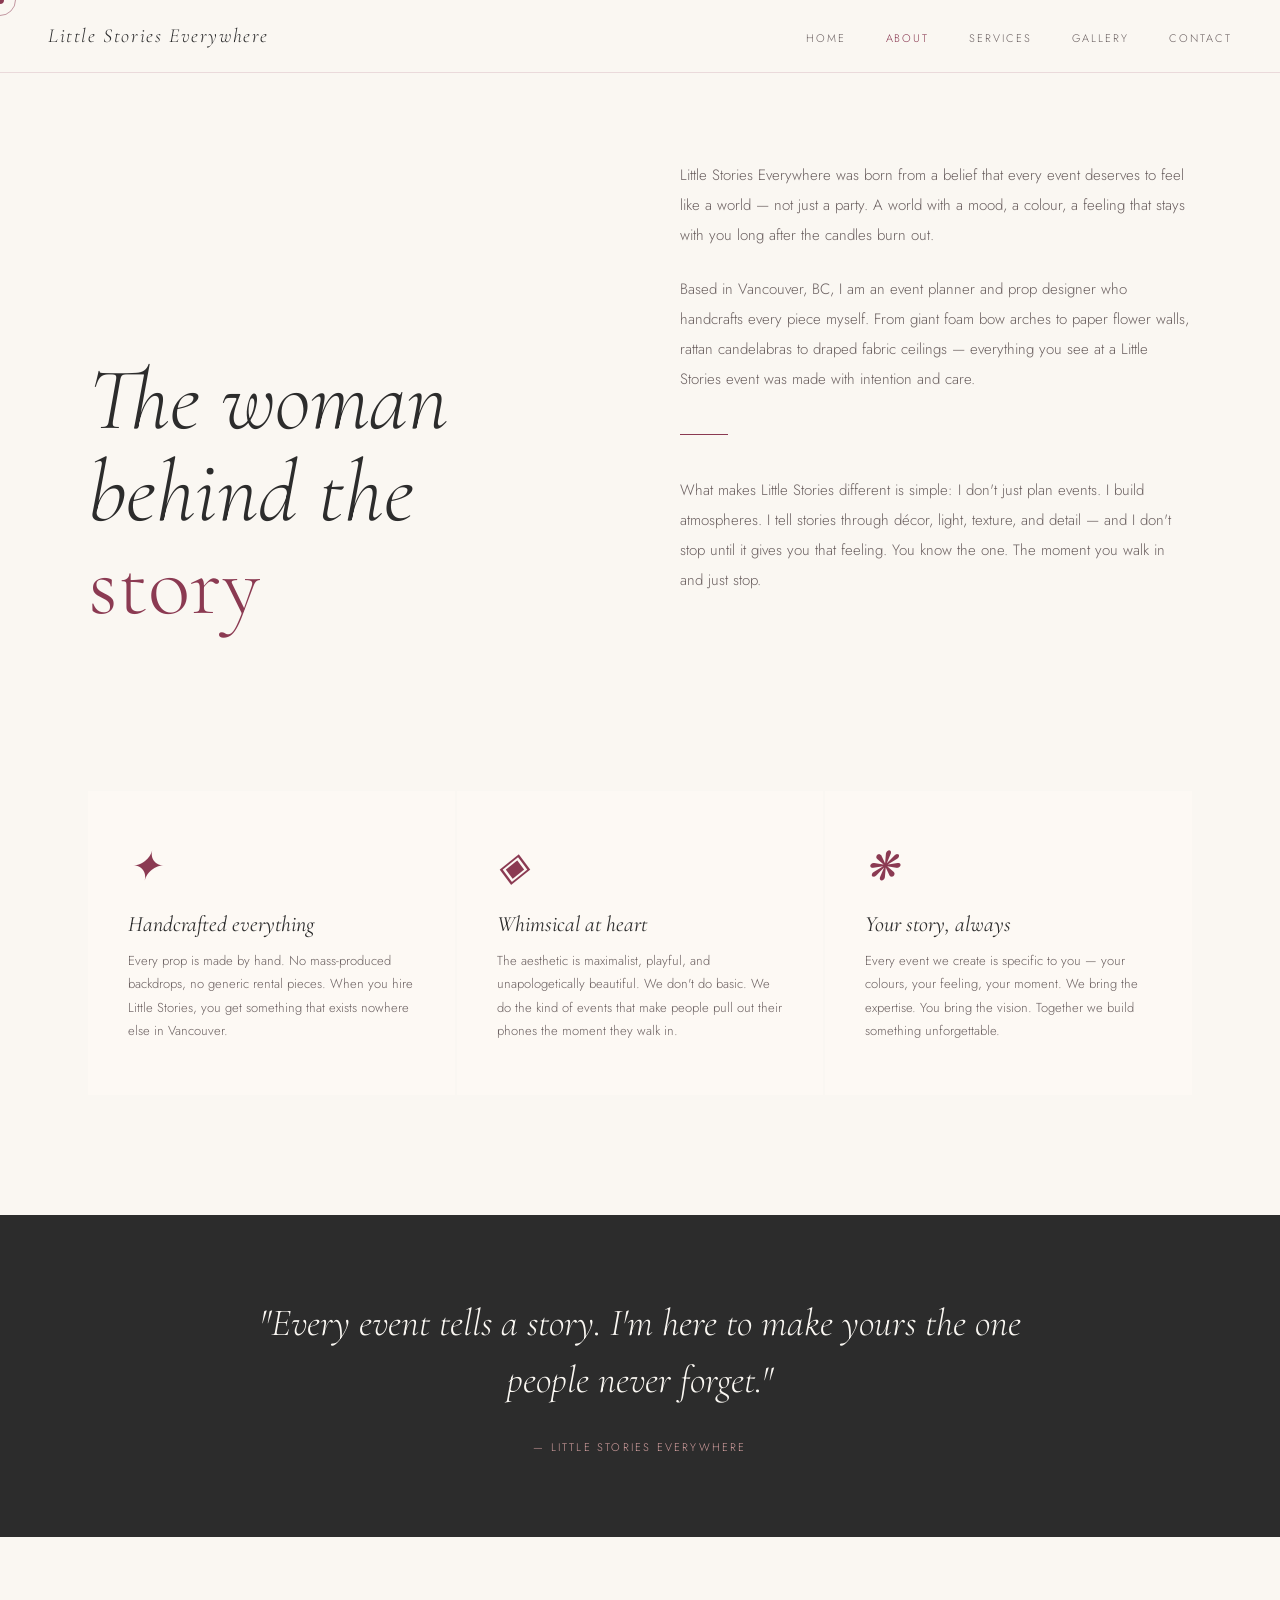
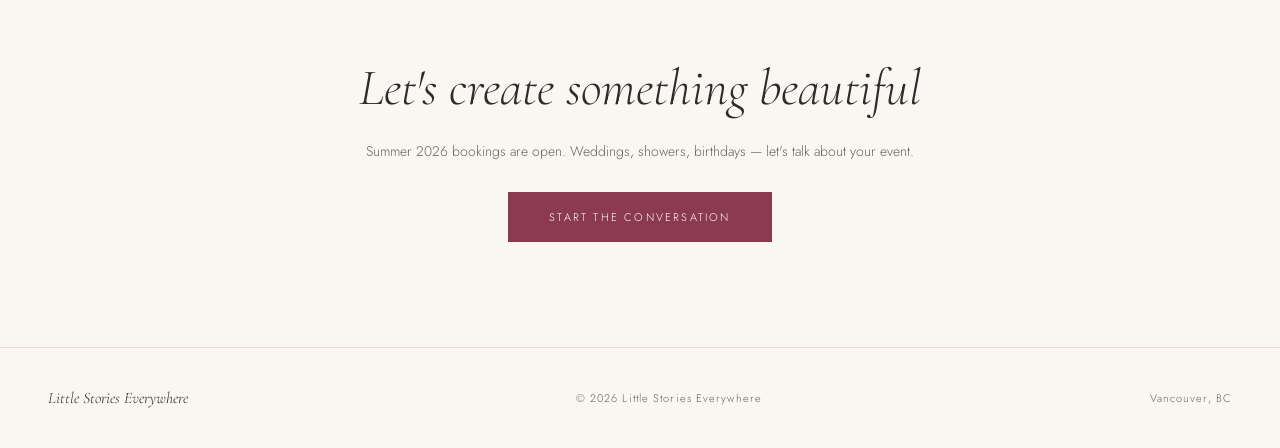
==== about.html @ 5b835890 "Add files via upload" ====
<!DOCTYPE html>
<html lang="en">
<head>
<meta charset="UTF-8">
<meta name="viewport" content="width=device-width, initial-scale=1.0">
<title>About — Little Stories Everywhere</title>
<link rel="preconnect" href="https://fonts.googleapis.com">
<link href="https://fonts.googleapis.com/css2?family=Cormorant+Garamond:ital,wght@0,300;0,400;0,500;1,300;1,400&family=Jost:wght@200;300;400&display=swap" rel="stylesheet">
<style>
  :root {
    --cream: #FAF7F2; --warm-white: #FDF9F4;
    --deep-rose: #8B3A52; --blush: #D4A0A0;
    --sage: #7A8C72; --charcoal: #2C2C2C;
    --mid: #6B6060; --gold: #C9A96E;
    --border: rgba(139,58,82,0.15);
  }
  * { margin: 0; padding: 0; box-sizing: border-box; }
  body { font-family: 'Jost', sans-serif; background: var(--cream); color: var(--charcoal); cursor: none; }
  .cursor { width: 8px; height: 8px; background: var(--deep-rose); border-radius: 50%; position: fixed; pointer-events: none; z-index: 9999; transition: transform 0.15s ease; transform: translate(-50%, -50%); }
  .cursor-ring { width: 32px; height: 32px; border: 1px solid var(--deep-rose); border-radius: 50%; position: fixed; pointer-events: none; z-index: 9998; transition: all 0.3s ease; transform: translate(-50%, -50%); opacity: 0.5; }
  nav { position: fixed; top: 0; left: 0; right: 0; z-index: 100; padding: 24px 48px; display: flex; justify-content: space-between; align-items: center; background: rgba(250,247,242,0.92); backdrop-filter: blur(12px); border-bottom: 1px solid var(--border); }
  .nav-logo { font-family: 'Cormorant Garamond', serif; font-size: 20px; font-weight: 300; letter-spacing: 0.08em; color: var(--charcoal); text-decoration: none; font-style: italic; }
  .nav-links { display: flex; gap: 40px; list-style: none; }
  .nav-links a { font-size: 11px; letter-spacing: 0.18em; text-transform: uppercase; color: var(--mid); text-decoration: none; transition: color 0.3s; font-weight: 300; }
  .nav-links a:hover, .nav-links a.active { color: var(--deep-rose); }

  .page-hero {
    padding: 160px 48px 80px;
    max-width: 1200px;
    margin: 0 auto;
    display: grid;
    grid-template-columns: 1fr 1fr;
    gap: 80px;
    align-items: end;
  }

  .page-hero-left h1 {
    font-family: 'Cormorant Garamond', serif;
    font-size: clamp(52px, 7vw, 88px);
    font-weight: 300;
    line-height: 1.05;
    color: var(--charcoal);
    font-style: italic;
  }

  .page-hero-left h1 em { color: var(--deep-rose); font-style: normal; }

  .page-hero-right {
    padding-bottom: 12px;
  }

  .page-hero-right p {
    font-size: 15px;
    color: var(--mid);
    line-height: 2;
    font-weight: 300;
    margin-bottom: 24px;
  }

  .divider { width: 48px; height: 1px; background: var(--deep-rose); margin: 40px 0; }

  .about-body {
    max-width: 1200px;
    margin: 0 auto;
    padding: 0 48px 120px;
  }

  .about-values {
    display: grid;
    grid-template-columns: repeat(3, 1fr);
    gap: 2px;
    margin-top: 80px;
  }

  .value-card {
    padding: 52px 40px;
    background: var(--warm-white);
  }

  .value-icon {
    font-family: 'Cormorant Garamond', serif;
    font-size: 40px;
    color: var(--deep-rose);
    margin-bottom: 20px;
    font-style: italic;
  }

  .value-title {
    font-family: 'Cormorant Garamond', serif;
    font-size: 22px;
    font-weight: 400;
    color: var(--charcoal);
    margin-bottom: 12px;
    font-style: italic;
  }

  .value-desc {
    font-size: 13px;
    color: var(--mid);
    line-height: 1.8;
    font-weight: 300;
  }

  .about-quote {
    padding: 80px 48px;
    background: var(--charcoal);
    text-align: center;
    margin: 0;
  }

  .about-quote blockquote {
    font-family: 'Cormorant Garamond', serif;
    font-size: clamp(24px, 3vw, 40px);
    font-weight: 300;
    color: var(--cream);
    font-style: italic;
    line-height: 1.5;
    max-width: 800px;
    margin: 0 auto 24px;
  }

  .about-quote cite {
    font-size: 11px;
    letter-spacing: 0.2em;
    text-transform: uppercase;
    color: var(--blush);
    font-style: normal;
    font-weight: 300;
  }

  .about-cta {
    padding: 120px 48px;
    text-align: center;
  }

  .about-cta h2 {
    font-family: 'Cormorant Garamond', serif;
    font-size: clamp(36px, 4vw, 52px);
    font-weight: 300;
    font-style: italic;
    color: var(--charcoal);
    margin-bottom: 20px;
  }

  .about-cta p { font-size: 14px; color: var(--mid); margin-bottom: 40px; font-weight: 300; line-height: 1.8; }

  .btn-primary { background: var(--deep-rose); color: white; padding: 16px 40px; font-family: 'Jost', sans-serif; font-size: 11px; letter-spacing: 0.2em; text-transform: uppercase; text-decoration: none; font-weight: 300; transition: all 0.3s; border: 1px solid var(--deep-rose); }
  .btn-primary:hover { background: transparent; color: var(--deep-rose); }

  footer { padding: 40px 48px; border-top: 1px solid var(--border); display: flex; justify-content: space-between; align-items: center; }
  .footer-logo { font-family: 'Cormorant Garamond', serif; font-size: 16px; font-weight: 300; font-style: italic; color: var(--charcoal); }
  .footer-copy { font-size: 11px; color: var(--mid); letter-spacing: 0.1em; font-weight: 300; }
  .footer-location { font-size: 11px; color: var(--mid); letter-spacing: 0.1em; font-weight: 300; }

  @media (max-width: 768px) {
    nav { padding: 20px 24px; } .nav-links { gap: 20px; }
    .page-hero { grid-template-columns: 1fr; padding: 120px 24px 60px; gap: 40px; }
    .about-body { padding: 0 24px 80px; }
    .about-values { grid-template-columns: 1fr; }
    .about-quote { padding: 60px 24px; }
    footer { padding: 32px 24px; flex-direction: column; gap: 12px; text-align: center; }
  }
</style>
</head>
<body>
<div class="cursor" id="cursor"></div>
<div class="cursor-ring" id="cursorRing"></div>

<nav>
  <a href="index.html" class="nav-logo">Little Stories Everywhere</a>
  <ul class="nav-links">
    <li><a href="index.html">Home</a></li>
    <li><a href="about.html" class="active">About</a></li>
    <li><a href="services.html">Services</a></li>
    <li><a href="gallery.html">Gallery</a></li>
    <li><a href="contact.html">Contact</a></li>
  </ul>
</nav>

<div class="page-hero">
  <div class="page-hero-left">
    <h1>The woman<br>behind the <em>story</em></h1>
  </div>
  <div class="page-hero-right">
    <p>Little Stories Everywhere was born from a belief that every event deserves to feel like a world — not just a party. A world with a mood, a colour, a feeling that stays with you long after the candles burn out.</p>
    <p>Based in Vancouver, BC, I am an event planner and prop designer who handcrafts every piece myself. From giant foam bow arches to paper flower walls, rattan candelabras to draped fabric ceilings — everything you see at a Little Stories event was made with intention and care.</p>
    <div class="divider"></div>
    <p>What makes Little Stories different is simple: I don't just plan events. I build atmospheres. I tell stories through décor, light, texture, and detail — and I don't stop until it gives you that feeling. You know the one. The moment you walk in and just stop.</p>
  </div>
</div>

<div class="about-body">
  <div class="about-values">
    <div class="value-card">
      <div class="value-icon">✦</div>
      <div class="value-title">Handcrafted everything</div>
      <p class="value-desc">Every prop is made by hand. No mass-produced backdrops, no generic rental pieces. When you hire Little Stories, you get something that exists nowhere else in Vancouver.</p>
    </div>
    <div class="value-card">
      <div class="value-icon">◈</div>
      <div class="value-title">Whimsical at heart</div>
      <p class="value-desc">The aesthetic is maximalist, playful, and unapologetically beautiful. We don't do basic. We do the kind of events that make people pull out their phones the moment they walk in.</p>
    </div>
    <div class="value-card">
      <div class="value-icon">❋</div>
      <div class="value-title">Your story, always</div>
      <p class="value-desc">Every event we create is specific to you — your colours, your feeling, your moment. We bring the expertise. You bring the vision. Together we build something unforgettable.</p>
    </div>
  </div>
</div>

<div class="about-quote">
  <blockquote>"Every event tells a story. I'm here to make yours the one people never forget."</blockquote>
  <cite>— Little Stories Everywhere</cite>
</div>

<div class="about-cta">
  <h2>Let's create something beautiful</h2>
  <p>Summer 2026 bookings are open. Weddings, showers, birthdays — let's talk about your event.</p>
  <a href="contact.html" class="btn-primary">Start the conversation</a>
</div>

<footer>
  <div class="footer-logo">Little Stories Everywhere</div>
  <div class="footer-copy">© 2026 Little Stories Everywhere</div>
  <div class="footer-location">Vancouver, BC</div>
</footer>

<script>
  const cursor = document.getElementById('cursor');
  const ring = document.getElementById('cursorRing');
  document.addEventListener('mousemove', e => {
    cursor.style.left = e.clientX + 'px'; cursor.style.top = e.clientY + 'px';
    setTimeout(() => { ring.style.left = e.clientX + 'px'; ring.style.top = e.clientY + 'px'; }, 80);
  });
</script>
</body>
</html>
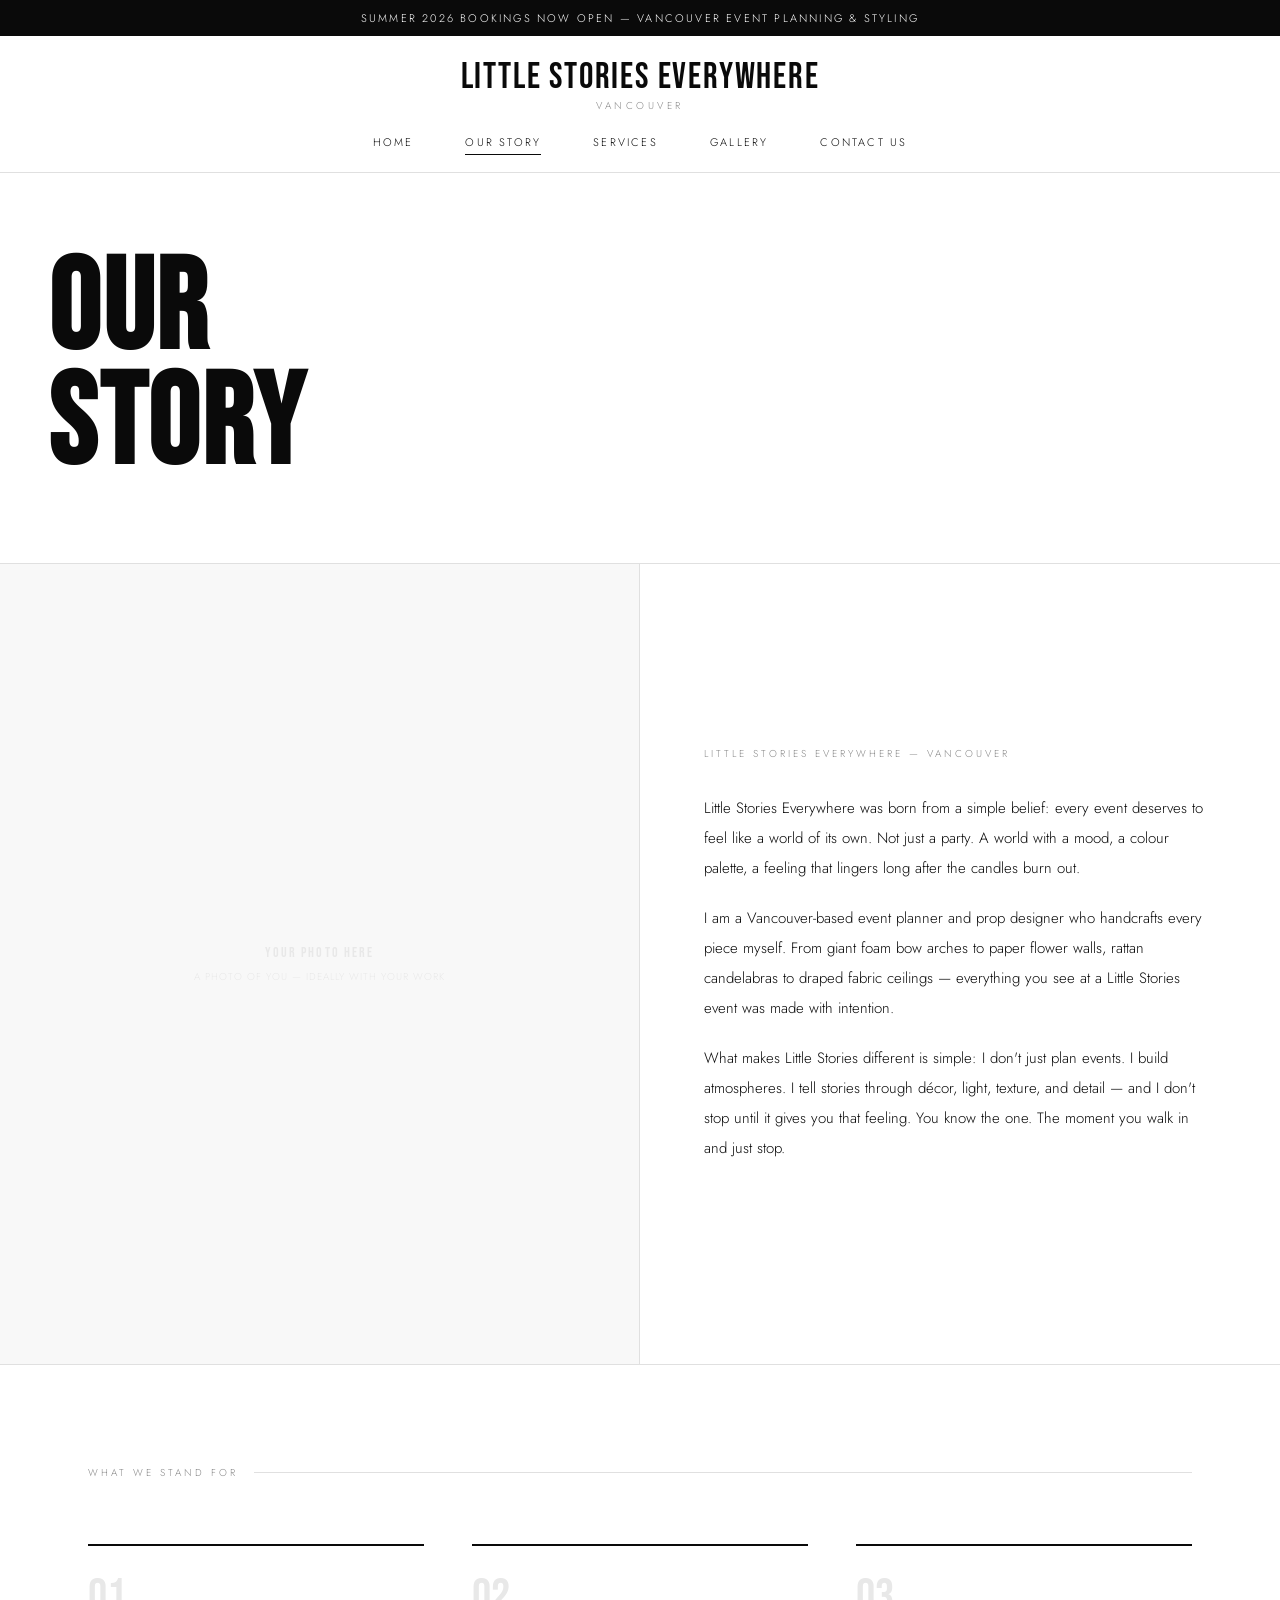
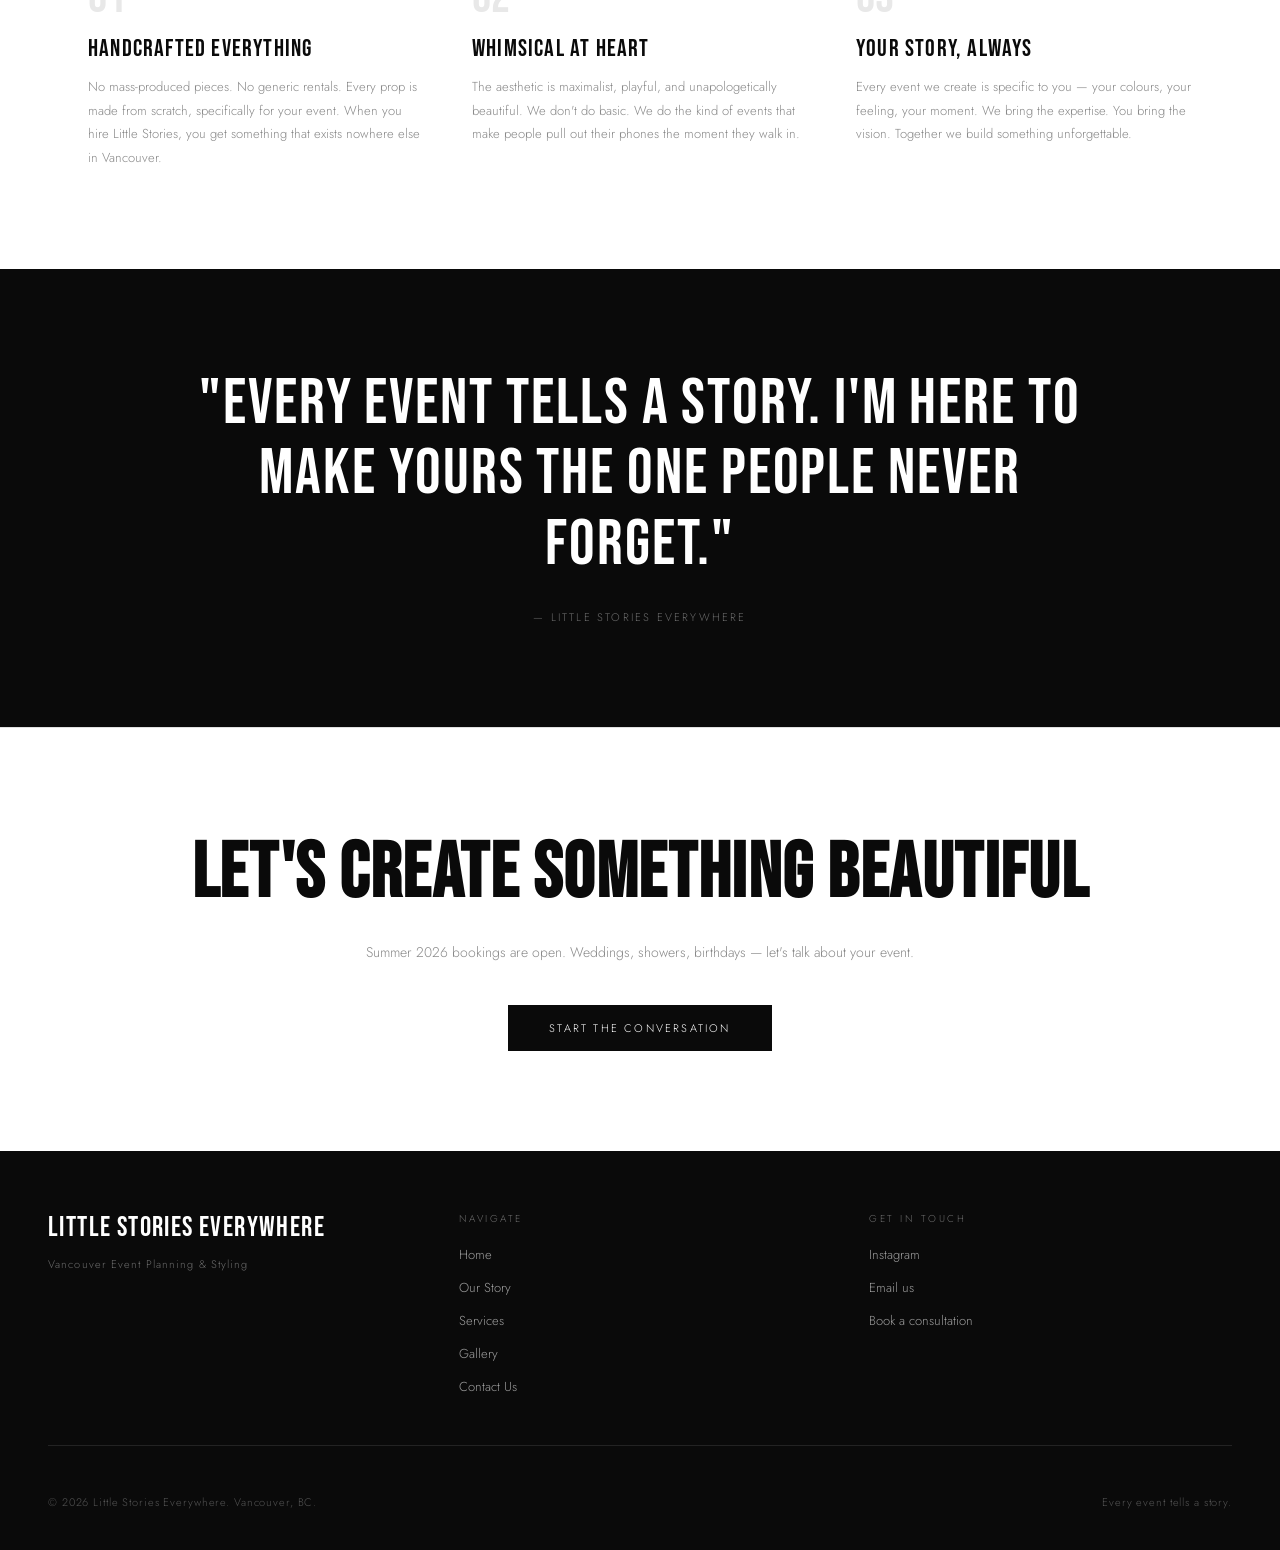
==== commit b3642f99: "Add files via upload" ====
--- a/about.html
+++ b/about.html
@@ -3,236 +3,302 @@
 <head>
 <meta charset="UTF-8">
 <meta name="viewport" content="width=device-width, initial-scale=1.0">
-<title>About — Little Stories Everywhere</title>
+<title>Our Story — Little Stories Everywhere</title>
 <link rel="preconnect" href="https://fonts.googleapis.com">
-<link href="https://fonts.googleapis.com/css2?family=Cormorant+Garamond:ital,wght@0,300;0,400;0,500;1,300;1,400&family=Jost:wght@200;300;400&display=swap" rel="stylesheet">
+<link href="https://fonts.googleapis.com/css2?family=Bebas+Neue&family=Jost:wght@200;300;400&family=Cormorant+Garamond:ital,wght@0,300;1,300&display=swap" rel="stylesheet">
 <style>
-  :root {
-    --cream: #FAF7F2; --warm-white: #FDF9F4;
-    --deep-rose: #8B3A52; --blush: #D4A0A0;
-    --sage: #7A8C72; --charcoal: #2C2C2C;
-    --mid: #6B6060; --gold: #C9A96E;
-    --border: rgba(139,58,82,0.15);
-  }
+  :root { --black: #0A0A0A; --white: #FFFFFF; --off-white: #F8F8F8; --gray: #888888; --light-gray: #E8E8E8; --border: #E0E0E0; }
   * { margin: 0; padding: 0; box-sizing: border-box; }
-  body { font-family: 'Jost', sans-serif; background: var(--cream); color: var(--charcoal); cursor: none; }
-  .cursor { width: 8px; height: 8px; background: var(--deep-rose); border-radius: 50%; position: fixed; pointer-events: none; z-index: 9999; transition: transform 0.15s ease; transform: translate(-50%, -50%); }
-  .cursor-ring { width: 32px; height: 32px; border: 1px solid var(--deep-rose); border-radius: 50%; position: fixed; pointer-events: none; z-index: 9998; transition: all 0.3s ease; transform: translate(-50%, -50%); opacity: 0.5; }
-  nav { position: fixed; top: 0; left: 0; right: 0; z-index: 100; padding: 24px 48px; display: flex; justify-content: space-between; align-items: center; background: rgba(250,247,242,0.92); backdrop-filter: blur(12px); border-bottom: 1px solid var(--border); }
-  .nav-logo { font-family: 'Cormorant Garamond', serif; font-size: 20px; font-weight: 300; letter-spacing: 0.08em; color: var(--charcoal); text-decoration: none; font-style: italic; }
-  .nav-links { display: flex; gap: 40px; list-style: none; }
-  .nav-links a { font-size: 11px; letter-spacing: 0.18em; text-transform: uppercase; color: var(--mid); text-decoration: none; transition: color 0.3s; font-weight: 300; }
-  .nav-links a:hover, .nav-links a.active { color: var(--deep-rose); }
-
+  body { font-family: 'Jost', sans-serif; background: var(--white); color: var(--black); }
+  .announcement { background: var(--black); color: var(--white); text-align: center; padding: 10px; font-size: 11px; letter-spacing: 0.2em; text-transform: uppercase; font-weight: 300; }
+  nav { background: var(--white); border-bottom: 1px solid var(--border); padding: 0 48px; }
+  .nav-top { display: flex; justify-content: center; align-items: center; padding: 24px 0 16px; }
+  .nav-logo { text-align: center; text-decoration: none; }
+  .nav-logo-main { font-family: 'Bebas Neue', sans-serif; font-size: 36px; letter-spacing: 0.05em; color: var(--black); display: block; line-height: 1; }
+  .nav-logo-sub { font-size: 10px; letter-spacing: 0.35em; text-transform: uppercase; color: var(--gray); font-weight: 300; display: block; margin-top: 2px; }
+  .nav-links { display: flex; justify-content: center; gap: 52px; list-style: none; padding: 0 0 20px; }
+  .nav-links a { font-size: 11px; letter-spacing: 0.2em; text-transform: uppercase; color: var(--black); text-decoration: none; font-weight: 300; transition: opacity 0.2s; padding-bottom: 4px; }
+  .nav-links a:hover { opacity: 0.5; }
+  .nav-links a.active { border-bottom: 1px solid var(--black); }
+
+  /* PAGE HERO */
   .page-hero {
-    padding: 160px 48px 80px;
+    padding: 80px 48px;
+    border-bottom: 1px solid var(--border);
+  }
+
+  .page-hero h1 {
+    font-family: 'Bebas Neue', sans-serif;
+    font-size: clamp(72px, 10vw, 140px);
+    letter-spacing: 0.02em;
+    line-height: 0.9;
+    color: var(--black);
+  }
+
+  /* STORY SECTION */
+  .story-main {
+    display: grid;
+    grid-template-columns: 1fr 1fr;
+    border-bottom: 1px solid var(--border);
+  }
+
+  .story-image {
+    aspect-ratio: 4/5;
+    background: var(--off-white);
+    overflow: hidden;
+    border-right: 1px solid var(--border);
+  }
+
+  .story-image img { width: 100%; height: 100%; object-fit: cover; filter: grayscale(100%); }
+
+  .story-image-placeholder {
+    width: 100%;
+    height: 100%;
+    display: flex;
+    align-items: center;
+    justify-content: center;
+    flex-direction: column;
+    gap: 8px;
+  }
+
+  .story-image-placeholder span { font-family: 'Bebas Neue', sans-serif; font-size: 14px; color: var(--light-gray); letter-spacing: 0.15em; }
+  .story-image-placeholder small { font-size: 10px; color: var(--light-gray); letter-spacing: 0.1em; text-transform: uppercase; font-weight: 300; }
+
+  .story-text {
+    padding: 80px 64px;
+    display: flex;
+    flex-direction: column;
+    justify-content: center;
+  }
+
+  .story-text .label {
+    font-size: 10px;
+    letter-spacing: 0.3em;
+    text-transform: uppercase;
+    color: var(--gray);
+    font-weight: 300;
+    margin-bottom: 32px;
+  }
+
+  .story-text p {
+    font-size: 15px;
+    color: var(--black);
+    line-height: 2;
+    font-weight: 300;
+    margin-bottom: 20px;
+  }
+
+  /* VALUES */
+  .values {
+    padding: 100px 48px;
     max-width: 1200px;
     margin: 0 auto;
-    display: grid;
-    grid-template-columns: 1fr 1fr;
-    gap: 80px;
-    align-items: end;
-  }
-
-  .page-hero-left h1 {
-    font-family: 'Cormorant Garamond', serif;
-    font-size: clamp(52px, 7vw, 88px);
+  }
+
+  .values-label {
+    font-size: 10px;
+    letter-spacing: 0.3em;
+    text-transform: uppercase;
+    color: var(--gray);
     font-weight: 300;
-    line-height: 1.05;
-    color: var(--charcoal);
-    font-style: italic;
-  }
-
-  .page-hero-left h1 em { color: var(--deep-rose); font-style: normal; }
-
-  .page-hero-right {
-    padding-bottom: 12px;
-  }
-
-  .page-hero-right p {
-    font-size: 15px;
-    color: var(--mid);
-    line-height: 2;
-    font-weight: 300;
-    margin-bottom: 24px;
-  }
-
-  .divider { width: 48px; height: 1px; background: var(--deep-rose); margin: 40px 0; }
-
-  .about-body {
-    max-width: 1200px;
-    margin: 0 auto;
-    padding: 0 48px 120px;
-  }
-
-  .about-values {
+    margin-bottom: 64px;
+    display: flex;
+    align-items: center;
+    gap: 16px;
+  }
+
+  .values-label::after { content: ''; flex: 1; height: 1px; background: var(--border); }
+
+  .values-grid {
     display: grid;
     grid-template-columns: repeat(3, 1fr);
-    gap: 2px;
-    margin-top: 80px;
-  }
-
-  .value-card {
-    padding: 52px 40px;
-    background: var(--warm-white);
-  }
-
-  .value-icon {
-    font-family: 'Cormorant Garamond', serif;
-    font-size: 40px;
-    color: var(--deep-rose);
-    margin-bottom: 20px;
-    font-style: italic;
+    gap: 48px;
+  }
+
+  .value-item { border-top: 2px solid var(--black); padding-top: 28px; }
+
+  .value-num {
+    font-family: 'Bebas Neue', sans-serif;
+    font-size: 48px;
+    color: var(--light-gray);
+    line-height: 1;
+    margin-bottom: 12px;
   }
 
   .value-title {
-    font-family: 'Cormorant Garamond', serif;
-    font-size: 22px;
-    font-weight: 400;
-    color: var(--charcoal);
+    font-family: 'Bebas Neue', sans-serif;
+    font-size: 24px;
+    letter-spacing: 0.05em;
+    color: var(--black);
     margin-bottom: 12px;
-    font-style: italic;
-  }
-
-  .value-desc {
-    font-size: 13px;
-    color: var(--mid);
-    line-height: 1.8;
-    font-weight: 300;
-  }
-
-  .about-quote {
-    padding: 80px 48px;
-    background: var(--charcoal);
+  }
+
+  .value-desc { font-size: 13px; color: var(--gray); line-height: 1.8; font-weight: 300; }
+
+  /* QUOTE */
+  .quote-section {
+    background: var(--black);
+    padding: 100px 48px;
     text-align: center;
-    margin: 0;
-  }
-
-  .about-quote blockquote {
-    font-family: 'Cormorant Garamond', serif;
-    font-size: clamp(24px, 3vw, 40px);
-    font-weight: 300;
-    color: var(--cream);
-    font-style: italic;
-    line-height: 1.5;
-    max-width: 800px;
+  }
+
+  .quote-section blockquote {
+    font-family: 'Bebas Neue', sans-serif;
+    font-size: clamp(36px, 5vw, 72px);
+    letter-spacing: 0.03em;
+    color: var(--white);
+    line-height: 1.1;
+    max-width: 900px;
     margin: 0 auto 24px;
   }
 
-  .about-quote cite {
+  .quote-section cite {
     font-size: 11px;
     letter-spacing: 0.2em;
     text-transform: uppercase;
-    color: var(--blush);
+    color: rgba(255,255,255,0.4);
     font-style: normal;
     font-weight: 300;
   }
 
+  /* CTA */
   .about-cta {
-    padding: 120px 48px;
+    padding: 100px 48px;
     text-align: center;
-  }
-
-  .about-cta h2 {
-    font-family: 'Cormorant Garamond', serif;
-    font-size: clamp(36px, 4vw, 52px);
-    font-weight: 300;
-    font-style: italic;
-    color: var(--charcoal);
-    margin-bottom: 20px;
-  }
-
-  .about-cta p { font-size: 14px; color: var(--mid); margin-bottom: 40px; font-weight: 300; line-height: 1.8; }
-
-  .btn-primary { background: var(--deep-rose); color: white; padding: 16px 40px; font-family: 'Jost', sans-serif; font-size: 11px; letter-spacing: 0.2em; text-transform: uppercase; text-decoration: none; font-weight: 300; transition: all 0.3s; border: 1px solid var(--deep-rose); }
-  .btn-primary:hover { background: transparent; color: var(--deep-rose); }
-
-  footer { padding: 40px 48px; border-top: 1px solid var(--border); display: flex; justify-content: space-between; align-items: center; }
-  .footer-logo { font-family: 'Cormorant Garamond', serif; font-size: 16px; font-weight: 300; font-style: italic; color: var(--charcoal); }
-  .footer-copy { font-size: 11px; color: var(--mid); letter-spacing: 0.1em; font-weight: 300; }
-  .footer-location { font-size: 11px; color: var(--mid); letter-spacing: 0.1em; font-weight: 300; }
+    border-top: 1px solid var(--border);
+  }
+
+  .about-cta h2 { font-family: 'Bebas Neue', sans-serif; font-size: clamp(48px, 6vw, 80px); letter-spacing: 0.02em; color: var(--black); margin-bottom: 20px; }
+  .about-cta p { font-size: 14px; color: var(--gray); font-weight: 300; line-height: 1.8; margin-bottom: 40px; }
+
+  .btn-black { display: inline-block; padding: 14px 40px; background: var(--black); color: var(--white); font-size: 11px; letter-spacing: 0.2em; text-transform: uppercase; text-decoration: none; font-weight: 300; transition: all 0.3s; border: 1px solid var(--black); }
+  .btn-black:hover { background: var(--white); color: var(--black); }
+
+  footer { background: var(--black); padding: 60px 48px 40px; }
+  .footer-top { display: grid; grid-template-columns: 1fr 1fr 1fr; gap: 48px; margin-bottom: 48px; padding-bottom: 48px; border-bottom: 1px solid rgba(255,255,255,0.1); }
+  .footer-logo-text { font-family: 'Bebas Neue', sans-serif; font-size: 28px; color: var(--white); letter-spacing: 0.05em; margin-bottom: 12px; }
+  .footer-tagline { font-size: 11px; color: rgba(255,255,255,0.4); letter-spacing: 0.1em; font-weight: 300; }
+  .footer-col h4 { font-size: 10px; letter-spacing: 0.25em; text-transform: uppercase; color: rgba(255,255,255,0.4); font-weight: 300; margin-bottom: 16px; }
+  .footer-col ul { list-style: none; display: flex; flex-direction: column; gap: 10px; }
+  .footer-col ul a { font-size: 13px; color: rgba(255,255,255,0.6); text-decoration: none; font-weight: 300; transition: color 0.2s; }
+  .footer-col ul a:hover { color: var(--white); }
+  .footer-bottom { display: flex; justify-content: space-between; align-items: center; }
+  .footer-copy { font-size: 11px; color: rgba(255,255,255,0.3); font-weight: 300; letter-spacing: 0.08em; }
 
   @media (max-width: 768px) {
-    nav { padding: 20px 24px; } .nav-links { gap: 20px; }
-    .page-hero { grid-template-columns: 1fr; padding: 120px 24px 60px; gap: 40px; }
-    .about-body { padding: 0 24px 80px; }
-    .about-values { grid-template-columns: 1fr; }
-    .about-quote { padding: 60px 24px; }
-    footer { padding: 32px 24px; flex-direction: column; gap: 12px; text-align: center; }
+    nav { padding: 0 24px; } .nav-links { gap: 24px; flex-wrap: wrap; }
+    .page-hero { padding: 60px 24px; }
+    .story-main { grid-template-columns: 1fr; }
+    .story-image { border-right: none; border-bottom: 1px solid var(--border); }
+    .story-text { padding: 48px 24px; }
+    .values { padding: 60px 24px; }
+    .values-grid { grid-template-columns: 1fr; gap: 32px; }
+    .quote-section { padding: 60px 24px; }
+    .about-cta { padding: 60px 24px; }
+    footer { padding: 48px 24px 32px; }
+    .footer-top { grid-template-columns: 1fr; gap: 32px; }
+    .footer-bottom { flex-direction: column; gap: 12px; }
   }
 </style>
 </head>
 <body>
-<div class="cursor" id="cursor"></div>
-<div class="cursor-ring" id="cursorRing"></div>
-
+<div class="announcement">Summer 2026 bookings now open — Vancouver event planning & styling</div>
 <nav>
-  <a href="index.html" class="nav-logo">Little Stories Everywhere</a>
+  <div class="nav-top">
+    <a href="index.html" class="nav-logo">
+      <span class="nav-logo-main">Little Stories Everywhere</span>
+      <span class="nav-logo-sub">Vancouver</span>
+    </a>
+  </div>
   <ul class="nav-links">
     <li><a href="index.html">Home</a></li>
-    <li><a href="about.html" class="active">About</a></li>
+    <li><a href="about.html" class="active">Our Story</a></li>
     <li><a href="services.html">Services</a></li>
     <li><a href="gallery.html">Gallery</a></li>
-    <li><a href="contact.html">Contact</a></li>
+    <li><a href="contact.html">Contact Us</a></li>
   </ul>
 </nav>
 
 <div class="page-hero">
-  <div class="page-hero-left">
-    <h1>The woman<br>behind the <em>story</em></h1>
-  </div>
-  <div class="page-hero-right">
-    <p>Little Stories Everywhere was born from a belief that every event deserves to feel like a world — not just a party. A world with a mood, a colour, a feeling that stays with you long after the candles burn out.</p>
-    <p>Based in Vancouver, BC, I am an event planner and prop designer who handcrafts every piece myself. From giant foam bow arches to paper flower walls, rattan candelabras to draped fabric ceilings — everything you see at a Little Stories event was made with intention and care.</p>
-    <div class="divider"></div>
+  <h1>OUR<br>STORY</h1>
+</div>
+
+<div class="story-main">
+  <div class="story-image">
+    <div class="story-image-placeholder">
+      <span>YOUR PHOTO HERE</span>
+      <small>A photo of you — ideally with your work</small>
+    </div>
+  </div>
+  <div class="story-text">
+    <div class="label">Little Stories Everywhere — Vancouver</div>
+    <p>Little Stories Everywhere was born from a simple belief: every event deserves to feel like a world of its own. Not just a party. A world with a mood, a colour palette, a feeling that lingers long after the candles burn out.</p>
+    <p>I am a Vancouver-based event planner and prop designer who handcrafts every piece myself. From giant foam bow arches to paper flower walls, rattan candelabras to draped fabric ceilings — everything you see at a Little Stories event was made with intention.</p>
     <p>What makes Little Stories different is simple: I don't just plan events. I build atmospheres. I tell stories through décor, light, texture, and detail — and I don't stop until it gives you that feeling. You know the one. The moment you walk in and just stop.</p>
   </div>
 </div>
 
-<div class="about-body">
-  <div class="about-values">
-    <div class="value-card">
-      <div class="value-icon">✦</div>
+<div class="values">
+  <div class="values-label">What we stand for</div>
+  <div class="values-grid">
+    <div class="value-item">
+      <div class="value-num">01</div>
       <div class="value-title">Handcrafted everything</div>
-      <p class="value-desc">Every prop is made by hand. No mass-produced backdrops, no generic rental pieces. When you hire Little Stories, you get something that exists nowhere else in Vancouver.</p>
-    </div>
-    <div class="value-card">
-      <div class="value-icon">◈</div>
+      <p class="value-desc">No mass-produced pieces. No generic rentals. Every prop is made from scratch, specifically for your event. When you hire Little Stories, you get something that exists nowhere else in Vancouver.</p>
+    </div>
+    <div class="value-item">
+      <div class="value-num">02</div>
       <div class="value-title">Whimsical at heart</div>
       <p class="value-desc">The aesthetic is maximalist, playful, and unapologetically beautiful. We don't do basic. We do the kind of events that make people pull out their phones the moment they walk in.</p>
     </div>
-    <div class="value-card">
-      <div class="value-icon">❋</div>
+    <div class="value-item">
+      <div class="value-num">03</div>
       <div class="value-title">Your story, always</div>
       <p class="value-desc">Every event we create is specific to you — your colours, your feeling, your moment. We bring the expertise. You bring the vision. Together we build something unforgettable.</p>
     </div>
   </div>
 </div>
 
-<div class="about-quote">
-  <blockquote>"Every event tells a story. I'm here to make yours the one people never forget."</blockquote>
+<div class="quote-section">
+  <blockquote>"EVERY EVENT TELLS A STORY. I'M HERE TO MAKE YOURS THE ONE PEOPLE NEVER FORGET."</blockquote>
   <cite>— Little Stories Everywhere</cite>
 </div>
 
 <div class="about-cta">
-  <h2>Let's create something beautiful</h2>
+  <h2>LET'S CREATE SOMETHING BEAUTIFUL</h2>
   <p>Summer 2026 bookings are open. Weddings, showers, birthdays — let's talk about your event.</p>
-  <a href="contact.html" class="btn-primary">Start the conversation</a>
+  <a href="contact.html" class="btn-black">Start the conversation</a>
 </div>
 
 <footer>
-  <div class="footer-logo">Little Stories Everywhere</div>
-  <div class="footer-copy">© 2026 Little Stories Everywhere</div>
-  <div class="footer-location">Vancouver, BC</div>
+  <div class="footer-top">
+    <div>
+      <div class="footer-logo-text">Little Stories Everywhere</div>
+      <div class="footer-tagline">Vancouver Event Planning & Styling</div>
+    </div>
+    <div class="footer-col">
+      <h4>Navigate</h4>
+      <ul>
+        <li><a href="index.html">Home</a></li>
+        <li><a href="about.html">Our Story</a></li>
+        <li><a href="services.html">Services</a></li>
+        <li><a href="gallery.html">Gallery</a></li>
+        <li><a href="contact.html">Contact Us</a></li>
+      </ul>
+    </div>
+    <div class="footer-col">
+      <h4>Get in touch</h4>
+      <ul>
+        <li><a href="https://www.instagram.com/littlestorieseverywhere" target="_blank">Instagram</a></li>
+        <li><a href="mailto:hello@littlestorieseverywhere.com">Email us</a></li>
+        <li><a href="contact.html">Book a consultation</a></li>
+      </ul>
+    </div>
+  </div>
+  <div class="footer-bottom">
+    <div class="footer-copy">© 2026 Little Stories Everywhere. Vancouver, BC.</div>
+    <div class="footer-copy">Every event tells a story.</div>
+  </div>
 </footer>
-
-<script>
-  const cursor = document.getElementById('cursor');
-  const ring = document.getElementById('cursorRing');
-  document.addEventListener('mousemove', e => {
-    cursor.style.left = e.clientX + 'px'; cursor.style.top = e.clientY + 'px';
-    setTimeout(() => { ring.style.left = e.clientX + 'px'; ring.style.top = e.clientY + 'px'; }, 80);
-  });
-</script>
 </body>
 </html>
